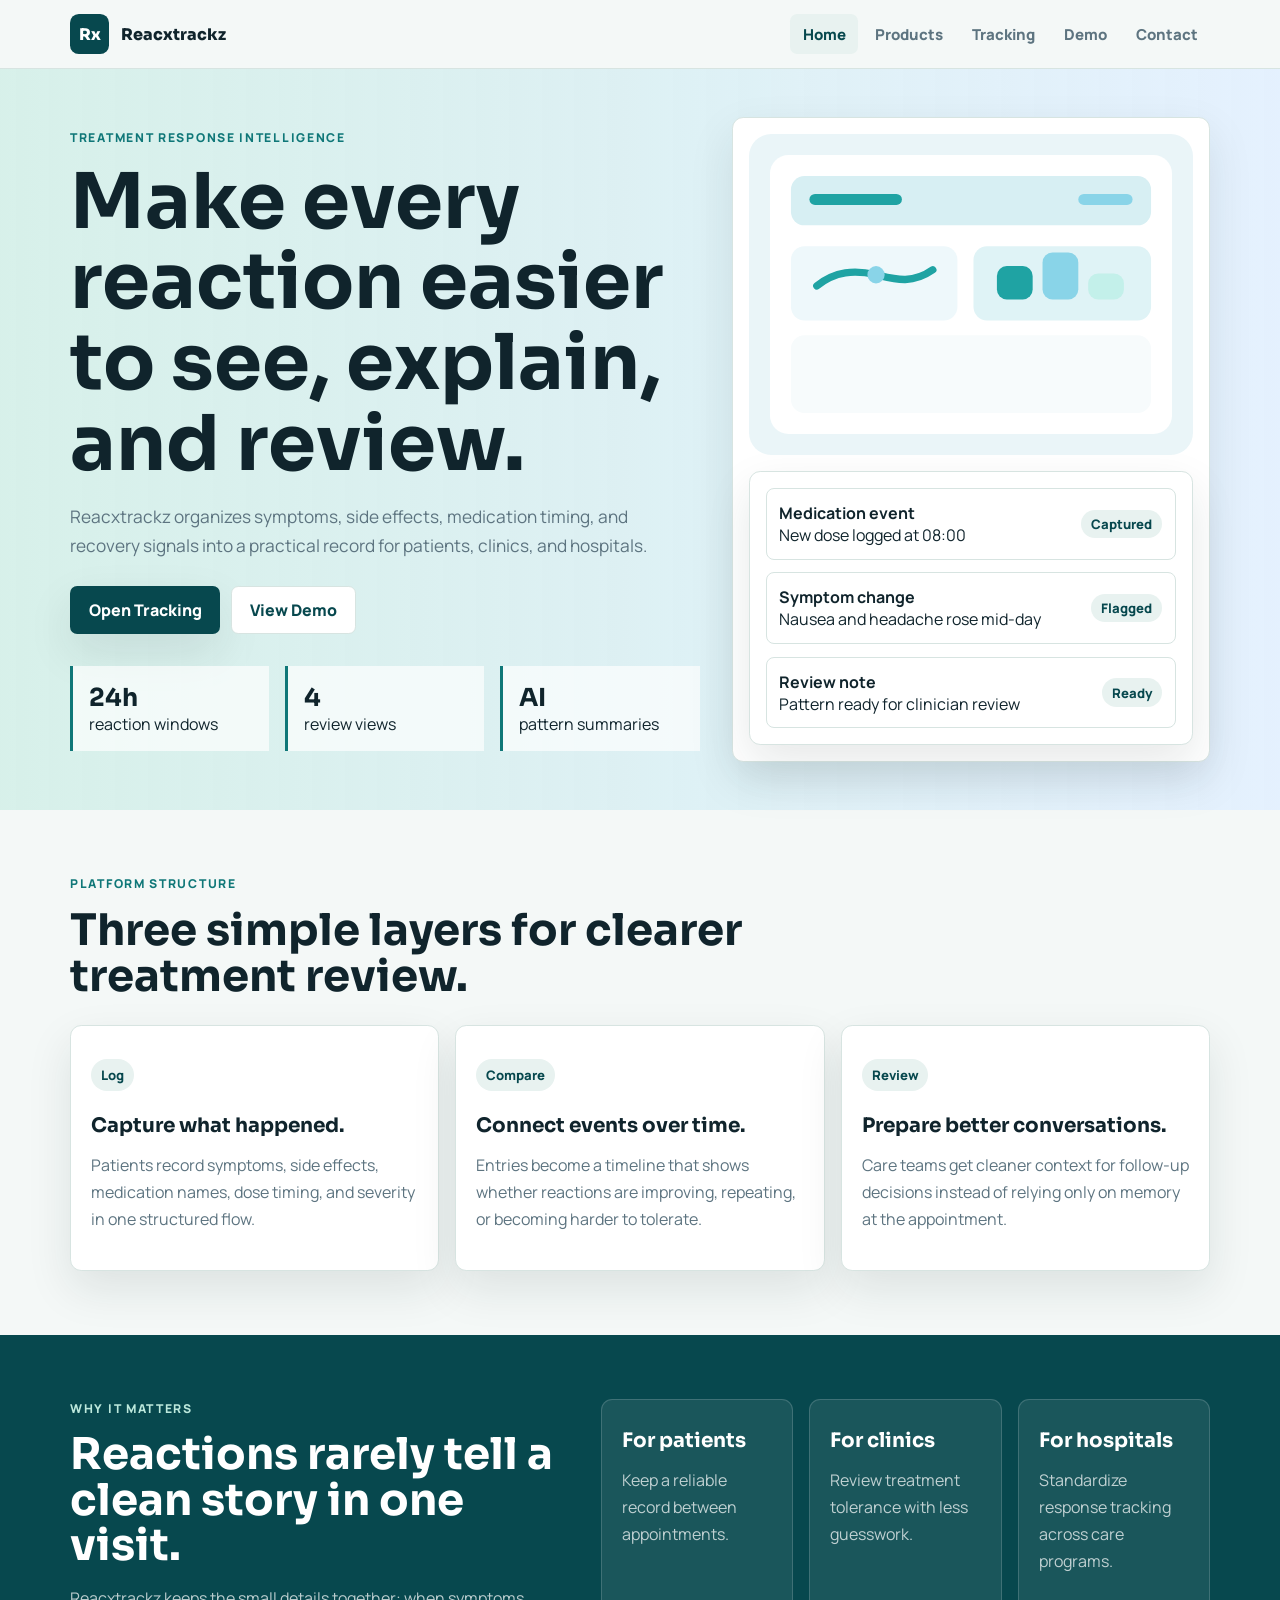
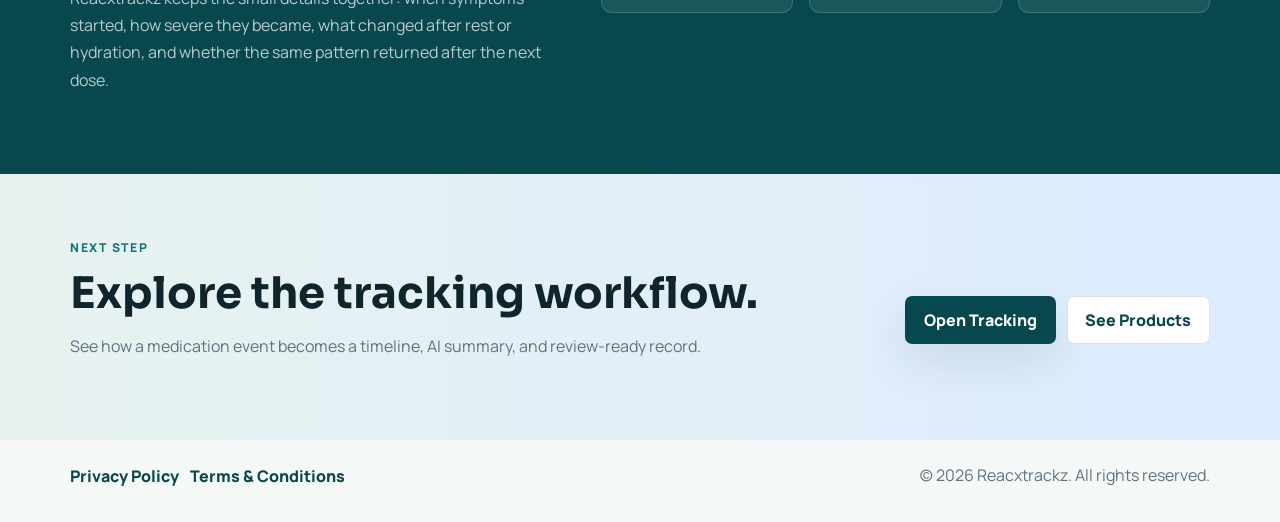
==== index.html @ c433cd17 "Initial commit" ====
<!DOCTYPE html>
<html lang="en">
<head>
  <meta charset="UTF-8">
  <meta name="viewport" content="width=device-width, initial-scale=1.0">
  <title>Reacxtrackz | AI Medication Reaction Tracking</title>
  <meta name="description" content="Reacxtrackz helps patients and care teams track medication reactions, side effects, and treatment response over time.">
  <link rel="preconnect" href="https://fonts.googleapis.com">
  <link rel="preconnect" href="https://fonts.gstatic.com" crossorigin>
  <link href="https://fonts.googleapis.com/css2?family=Sora:wght@500;700;800&family=Manrope:wght@400;500;700;800&display=swap" rel="stylesheet">
  <link rel="stylesheet" href="styles.css">
</head>
<body>
  <div class="site-shell">
    <nav class="topbar">
      <a class="brand" href="index.html">
        <span class="brand-mark">Rx</span>
        <span class="brand-name">Reacxtrackz</span>
      </a>
      <div class="nav-links">
        <a class="active" href="index.html">Home</a>
        <a href="products.html">Products</a>
        <a href="tracking.html">Tracking</a>
        <a href="demo.html">Demo</a>
        <a href="contact.html">Contact</a>
      </div>
    </nav>

    <header class="hero">
      <div class="hero-inner">
        <section>
          <p class="eyebrow">Treatment Response Intelligence</p>
          <h1>Make every reaction easier to see, explain, and review.</h1>
          <p class="lead">Reacxtrackz organizes symptoms, side effects, medication timing, and recovery signals into a practical record for patients, clinics, and hospitals.</p>
          <div class="hero-actions">
            <a class="button button-primary" href="tracking.html">Open Tracking</a>
            <a class="button button-secondary" href="demo.html">View Demo</a>
          </div>
          <div class="metric-strip">
            <div class="metric"><strong>24h</strong><span>reaction windows</span></div>
            <div class="metric"><strong>4</strong><span>review views</span></div>
            <div class="metric"><strong>AI</strong><span>pattern summaries</span></div>
          </div>
        </section>

        <aside class="hero-visual">
          <img class="svg-art" src="assets/reaction-dashboard.svg" alt="Reacxtrackz reaction dashboard illustration">
          <div class="insight-panel">
            <div class="insight-row">
              <div><strong>Medication event</strong><span>New dose logged at 08:00</span></div>
              <span class="badge">Captured</span>
            </div>
            <div class="insight-row">
              <div><strong>Symptom change</strong><span>Nausea and headache rose mid-day</span></div>
              <span class="badge">Flagged</span>
            </div>
            <div class="insight-row">
              <div><strong>Review note</strong><span>Pattern ready for clinician review</span></div>
              <span class="badge">Ready</span>
            </div>
          </div>
        </aside>
      </div>
    </header>

    <main>
      <section class="section">
        <div class="section-head">
          <p class="eyebrow">Platform Structure</p>
          <h2>Three simple layers for clearer treatment review.</h2>
        </div>
        <div class="section-grid">
          <article class="card">
            <p class="tag">Log</p>
            <h3>Capture what happened.</h3>
            <p>Patients record symptoms, side effects, medication names, dose timing, and severity in one structured flow.</p>
          </article>
          <article class="card">
            <p class="tag">Compare</p>
            <h3>Connect events over time.</h3>
            <p>Entries become a timeline that shows whether reactions are improving, repeating, or becoming harder to tolerate.</p>
          </article>
          <article class="card">
            <p class="tag">Review</p>
            <h3>Prepare better conversations.</h3>
            <p>Care teams get cleaner context for follow-up decisions instead of relying only on memory at the appointment.</p>
          </article>
        </div>
      </section>

      <section class="split-band">
        <div class="section">
          <div>
            <p class="eyebrow">Why It Matters</p>
            <h2>Reactions rarely tell a clean story in one visit.</h2>
            <p>Reacxtrackz keeps the small details together: when symptoms started, how severe they became, what changed after rest or hydration, and whether the same pattern returned after the next dose.</p>
          </div>
          <div class="section-grid">
            <article class="card">
              <h3>For patients</h3>
              <p>Keep a reliable record between appointments.</p>
            </article>
            <article class="card">
              <h3>For clinics</h3>
              <p>Review treatment tolerance with less guesswork.</p>
            </article>
            <article class="card">
              <h3>For hospitals</h3>
              <p>Standardize response tracking across care programs.</p>
            </article>
          </div>
        </div>
      </section>

      <section class="cta">
        <div class="section">
          <div>
            <p class="eyebrow">Next Step</p>
            <h2>Explore the tracking workflow.</h2>
            <p>See how a medication event becomes a timeline, AI summary, and review-ready record.</p>
          </div>
          <div class="hero-actions">
            <a class="button button-primary" href="tracking.html">Open Tracking</a>
            <a class="button button-muted" href="products.html">See Products</a>
          </div>
        </div>
      </section>
    </main>

    <footer class="site-footer">
      <div class="footer-links">
        <a href="privacy.html">Privacy Policy</a>
        <a href="terms.html">Terms & Conditions</a>
      </div>
      <p>(c) 2026 Reacxtrackz. All rights reserved.</p>
    </footer>
  </div>
</body>
</html>
---- styles.css ----
:root {
  --ink: #10242c;
  --muted: #5d7480;
  --bg: #f4f8f7;
  --surface: #ffffff;
  --soft: #e8f2f0;
  --line: #d7e4e1;
  --teal: #0f7778;
  --teal-dark: #07484e;
  --mint: #bce8dc;
  --blue: #dcecff;
  --amber: #f2c86b;
  --shadow: 0 18px 45px rgba(16, 36, 44, 0.1);
}

* {
  box-sizing: border-box;
}

body {
  margin: 0;
  font-family: "Manrope", Arial, sans-serif;
  color: var(--ink);
  background: var(--bg);
}

a {
  color: inherit;
  text-decoration: none;
}

button,
input,
textarea {
  font: inherit;
}

.site-shell {
  min-height: 100vh;
}

.topbar,
.section,
.site-footer {
  width: min(1140px, calc(100% - 2rem));
  margin: 0 auto;
}

.topbar {
  position: sticky;
  top: 0;
  z-index: 20;
  display: flex;
  align-items: center;
  justify-content: space-between;
  gap: 1rem;
  padding: 0.85rem 0;
  background: rgba(244, 248, 247, 0.94);
  backdrop-filter: blur(12px);
}

.brand {
  display: inline-flex;
  align-items: center;
  gap: 0.75rem;
  font-family: "Sora", Arial, sans-serif;
  font-weight: 800;
}

.brand-mark {
  display: grid;
  width: 2.45rem;
  height: 2.45rem;
  place-items: center;
  border-radius: 0.55rem;
  background: var(--teal-dark);
  color: #ffffff;
}

.nav-links {
  display: flex;
  flex-wrap: wrap;
  justify-content: flex-end;
  gap: 0.25rem;
}

.nav-links a {
  padding: 0.62rem 0.78rem;
  border-radius: 0.45rem;
  color: var(--muted);
  font-size: 0.94rem;
  font-weight: 800;
}

.nav-links a.active,
.nav-links a:hover {
  background: var(--soft);
  color: var(--teal-dark);
}

.hero {
  border-top: 1px solid var(--line);
  background:
    linear-gradient(90deg, rgba(188, 232, 220, 0.55), rgba(220, 236, 255, 0.7)),
    #f8fbfb;
}

.hero-inner,
.subhero-inner {
  width: min(1140px, calc(100% - 2rem));
  margin: 0 auto;
}

.hero-inner {
  display: grid;
  grid-template-columns: minmax(0, 1fr) minmax(320px, 0.76fr);
  gap: 2rem;
  align-items: center;
  min-height: 34rem;
  padding: 3rem 0;
}

.subhero {
  border-top: 1px solid var(--line);
  background: #ffffff;
}

.subhero-inner {
  display: grid;
  grid-template-columns: minmax(0, 1fr) minmax(240px, 0.42fr);
  gap: 2rem;
  align-items: center;
  padding: 3rem 0 2.6rem;
}

.subhero-art {
  justify-self: end;
  width: min(320px, 100%);
}

.eyebrow {
  margin: 0 0 0.8rem;
  color: var(--teal);
  font-size: 0.76rem;
  font-weight: 900;
  letter-spacing: 0.14em;
  text-transform: uppercase;
}

h1,
h2,
h3 {
  margin: 0;
  font-family: "Sora", Arial, sans-serif;
  letter-spacing: 0;
  line-height: 1.05;
}

h1 {
  max-width: 13ch;
  font-size: clamp(2.8rem, 6vw, 5.6rem);
}

.subhero h1 {
  max-width: 15ch;
  font-size: clamp(2.2rem, 4.5vw, 4.2rem);
}

h2 {
  font-size: clamp(1.9rem, 3.4vw, 3.1rem);
}

h3 {
  font-size: 1.25rem;
}

p,
li {
  color: var(--muted);
  line-height: 1.7;
}

.lead {
  max-width: 43rem;
  font-size: 1.08rem;
}

.hero-actions,
.footer-links,
.pill-row,
.tab-row {
  display: flex;
  flex-wrap: wrap;
  gap: 0.7rem;
}

.hero-actions {
  margin-top: 1.6rem;
}

.button {
  display: inline-flex;
  min-height: 3rem;
  align-items: center;
  justify-content: center;
  padding: 0 1.1rem;
  border: 1px solid transparent;
  border-radius: 0.45rem;
  font-weight: 900;
}

.button-primary {
  background: var(--teal-dark);
  color: #ffffff;
  box-shadow: var(--shadow);
}

.button-secondary,
.button-muted {
  border-color: var(--line);
  background: #ffffff;
  color: var(--teal-dark);
}

.hero-visual,
.insight-panel,
.card,
.contact-form,
.legal-card,
.demo-panel {
  border: 1px solid var(--line);
  border-radius: 0.7rem;
  background: var(--surface);
  box-shadow: var(--shadow);
}

.hero-visual {
  padding: 1rem;
}

.svg-art {
  display: block;
  width: 100%;
  height: auto;
}

.insight-panel {
  display: grid;
  gap: 0.8rem;
  margin-top: 1rem;
  padding: 1rem;
}

.insight-row,
.metric-strip,
.site-footer {
  display: flex;
  align-items: center;
  justify-content: space-between;
  gap: 1rem;
}

.insight-row {
  padding: 0.8rem;
  border: 1px solid var(--line);
  border-radius: 0.5rem;
}

.insight-row strong,
.metric strong,
.timeline-item strong {
  display: block;
  color: var(--ink);
}

.badge,
.tag,
.demo-label {
  display: inline-flex;
  width: fit-content;
  align-items: center;
  border-radius: 999px;
  padding: 0.32rem 0.62rem;
  background: var(--soft);
  color: var(--teal-dark);
  font-size: 0.82rem;
  font-weight: 900;
}

.metric-strip {
  align-items: stretch;
  margin-top: 2rem;
}

.metric {
  flex: 1 1 10rem;
  padding: 1rem;
  border-left: 3px solid var(--teal);
  background: rgba(255, 255, 255, 0.68);
}

.metric strong {
  font-family: "Sora", Arial, sans-serif;
  font-size: 1.55rem;
}

.section {
  padding: 4rem 0;
}

.section.tight {
  padding-top: 2rem;
}

.section-head {
  max-width: 700px;
  margin-bottom: 1.6rem;
}

.section-grid,
.feature-grid,
.contact-grid,
.demo-grid,
.tracking-layout {
  display: grid;
  gap: 1rem;
}

.section-grid {
  grid-template-columns: repeat(3, minmax(0, 1fr));
}

.feature-grid,
.demo-grid,
.tracking-layout,
.contact-grid {
  grid-template-columns: minmax(0, 0.9fr) minmax(0, 1.1fr);
}

.card,
.demo-panel,
.legal-card {
  padding: 1.25rem;
}

.card h3,
.demo-panel h3,
.legal-card h2 {
  margin: 0.65rem 0;
}

.workflow {
  display: grid;
  gap: 0.85rem;
  padding: 0;
  margin: 0;
  list-style: none;
}

.workflow li,
.timeline-item,
.pill-row span {
  padding: 0.85rem;
  border: 1px solid var(--line);
  border-radius: 0.5rem;
  background: #ffffff;
}

.split-band {
  background: var(--teal-dark);
  color: #ffffff;
}

.split-band .section {
  display: grid;
  grid-template-columns: minmax(0, 0.9fr) minmax(0, 1.1fr);
  gap: 2rem;
  align-items: start;
}

.split-band p,
.split-band li {
  color: rgba(255, 255, 255, 0.72);
}

.split-band .eyebrow {
  color: var(--mint);
}

.split-band .card {
  background: rgba(255, 255, 255, 0.08);
  border-color: rgba(255, 255, 255, 0.16);
  box-shadow: none;
}

.split-band .card h3 {
  color: #ffffff;
}

.tab-button {
  min-height: 2.65rem;
  padding: 0 0.9rem;
  border: 1px solid var(--line);
  border-radius: 0.45rem;
  background: #ffffff;
  color: var(--muted);
  cursor: pointer;
  font-weight: 900;
}

.tab-button.active {
  background: var(--teal-dark);
  color: #ffffff;
}

.demo-image-wrap {
  margin: 1rem 0;
  padding: 0.8rem;
  border: 1px solid var(--line);
  border-radius: 0.55rem;
  background: #f8fbfb;
}

.demo-body {
  padding: 1rem;
  border-radius: 0.55rem;
  background: var(--soft);
}

.timeline-list {
  display: grid;
  gap: 0.8rem;
  margin-top: 1rem;
}

.contact-card {
  padding: 1.25rem;
  border-left: 4px solid var(--teal);
  background: #ffffff;
}

.contact-form {
  display: grid;
  gap: 1rem;
  padding: 1.25rem;
}

.contact-form label {
  display: grid;
  gap: 0.4rem;
  font-weight: 900;
}

.contact-form input,
.contact-form textarea {
  width: 100%;
  padding: 0.9rem 1rem;
  border: 1px solid var(--line);
  border-radius: 0.45rem;
  background: #fbfdfd;
  color: var(--ink);
}

.legal-card {
  max-width: 860px;
}

.legal-card h2:not(:first-child) {
  margin-top: 1.3rem;
}

.cta {
  background: linear-gradient(90deg, var(--soft), var(--blue));
}

.cta .section {
  display: flex;
  align-items: center;
  justify-content: space-between;
  gap: 1.4rem;
}

.cta p {
  max-width: 42rem;
}

.site-footer {
  flex-wrap: wrap;
  padding: 1.4rem 0 2rem;
}

.footer-links a {
  color: var(--teal-dark);
  font-weight: 800;
}

.site-footer p {
  margin: 0;
}

@media (max-width: 920px) {
  .topbar {
    position: static;
    align-items: flex-start;
    flex-direction: column;
  }

  .nav-links {
    justify-content: flex-start;
  }

  .hero-inner,
  .subhero-inner,
  .section-grid,
  .feature-grid,
  .demo-grid,
  .tracking-layout,
  .contact-grid,
  .split-band .section {
    grid-template-columns: 1fr;
  }

  .subhero-art {
    justify-self: start;
  }

  h1,
  .subhero h1 {
    max-width: none;
  }

  .cta .section {
    align-items: flex-start;
    flex-direction: column;
  }
}

@media (max-width: 640px) {
  .topbar,
  .section,
  .site-footer,
  .hero-inner,
  .subhero-inner {
    width: min(100% - 1rem, 1140px);
  }

  h1 {
    font-size: clamp(2.3rem, 12vw, 3.25rem);
  }

  .hero-inner,
  .subhero-inner,
  .section {
    padding-top: 2.5rem;
    padding-bottom: 2.5rem;
  }
}
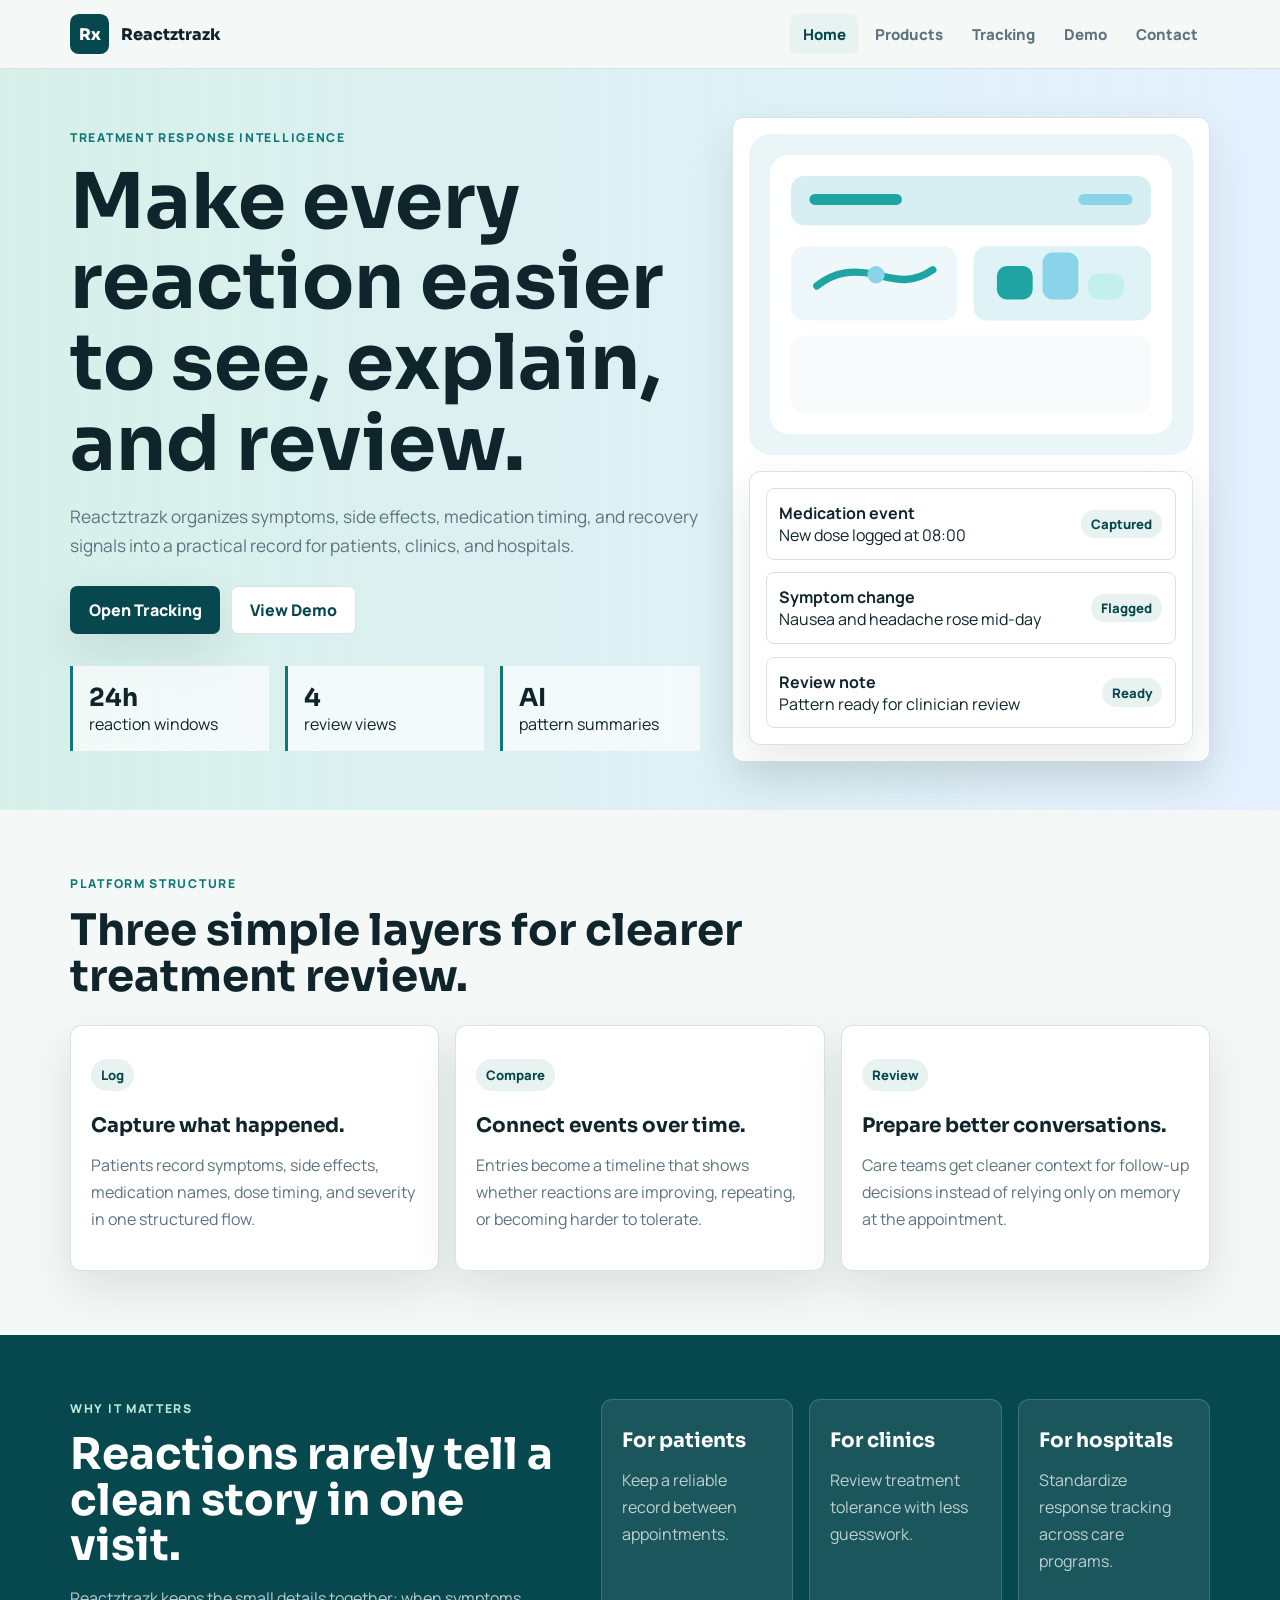
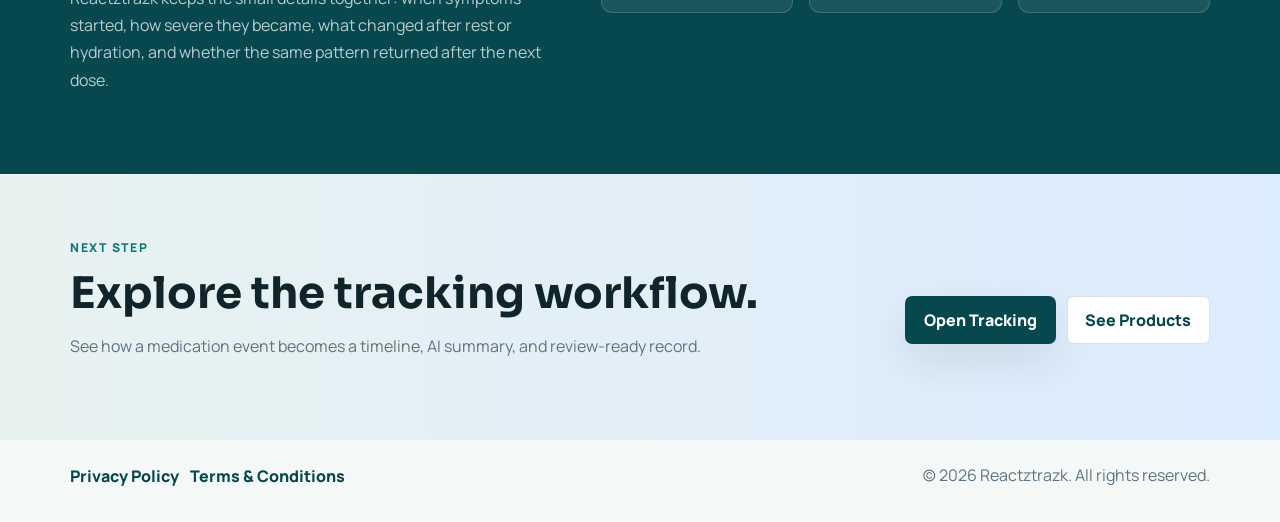
==== commit 6ace5953: "Rename Reacxtrackz to Reactztrazk" ====
--- a/index.html
+++ b/index.html
@@ -3,8 +3,8 @@
 <head>
   <meta charset="UTF-8">
   <meta name="viewport" content="width=device-width, initial-scale=1.0">
-  <title>Reacxtrackz | AI Medication Reaction Tracking</title>
-  <meta name="description" content="Reacxtrackz helps patients and care teams track medication reactions, side effects, and treatment response over time.">
+  <title>Reactztrazk | AI Medication Reaction Tracking</title>
+  <meta name="description" content="Reactztrazk helps patients and care teams track medication reactions, side effects, and treatment response over time.">
   <link rel="preconnect" href="https://fonts.googleapis.com">
   <link rel="preconnect" href="https://fonts.gstatic.com" crossorigin>
   <link href="https://fonts.googleapis.com/css2?family=Sora:wght@500;700;800&family=Manrope:wght@400;500;700;800&display=swap" rel="stylesheet">
@@ -15,7 +15,7 @@
     <nav class="topbar">
       <a class="brand" href="index.html">
         <span class="brand-mark">Rx</span>
-        <span class="brand-name">Reacxtrackz</span>
+        <span class="brand-name">Reactztrazk</span>
       </a>
       <div class="nav-links">
         <a class="active" href="index.html">Home</a>
@@ -31,7 +31,7 @@
         <section>
           <p class="eyebrow">Treatment Response Intelligence</p>
           <h1>Make every reaction easier to see, explain, and review.</h1>
-          <p class="lead">Reacxtrackz organizes symptoms, side effects, medication timing, and recovery signals into a practical record for patients, clinics, and hospitals.</p>
+          <p class="lead">Reactztrazk organizes symptoms, side effects, medication timing, and recovery signals into a practical record for patients, clinics, and hospitals.</p>
           <div class="hero-actions">
             <a class="button button-primary" href="tracking.html">Open Tracking</a>
             <a class="button button-secondary" href="demo.html">View Demo</a>
@@ -44,7 +44,7 @@
         </section>
 
         <aside class="hero-visual">
-          <img class="svg-art" src="assets/reaction-dashboard.svg" alt="Reacxtrackz reaction dashboard illustration">
+          <img class="svg-art" src="assets/reaction-dashboard.svg" alt="Reactztrazk reaction dashboard illustration">
           <div class="insight-panel">
             <div class="insight-row">
               <div><strong>Medication event</strong><span>New dose logged at 08:00</span></div>
@@ -93,7 +93,7 @@
           <div>
             <p class="eyebrow">Why It Matters</p>
             <h2>Reactions rarely tell a clean story in one visit.</h2>
-            <p>Reacxtrackz keeps the small details together: when symptoms started, how severe they became, what changed after rest or hydration, and whether the same pattern returned after the next dose.</p>
+            <p>Reactztrazk keeps the small details together: when symptoms started, how severe they became, what changed after rest or hydration, and whether the same pattern returned after the next dose.</p>
           </div>
           <div class="section-grid">
             <article class="card">
@@ -132,7 +132,7 @@
         <a href="privacy.html">Privacy Policy</a>
         <a href="terms.html">Terms & Conditions</a>
       </div>
-      <p>(c) 2026 Reacxtrackz. All rights reserved.</p>
+      <p>(c) 2026 Reactztrazk. All rights reserved.</p>
     </footer>
   </div>
 </body>
